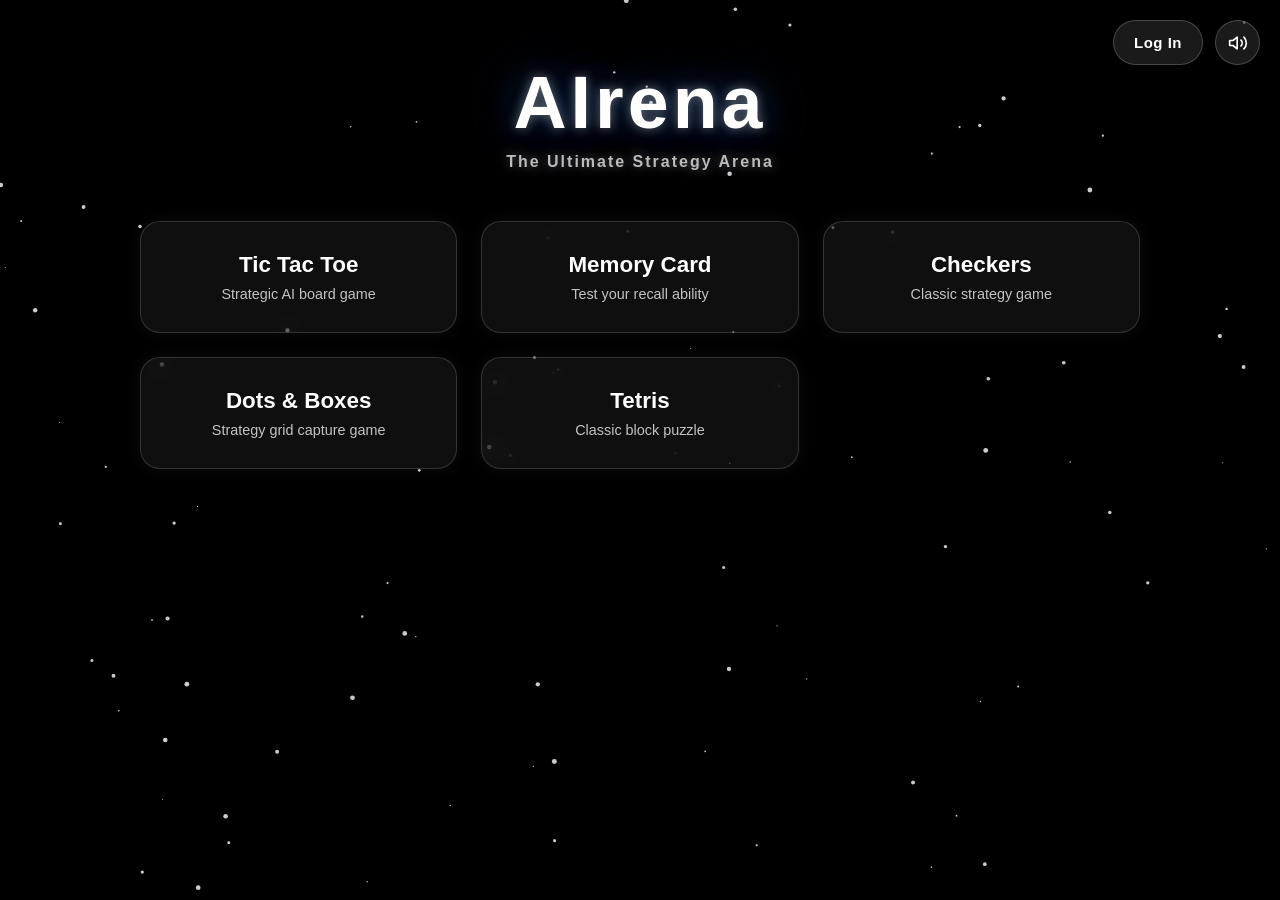
==== index.html @ 2d4f0440 "Add files via upload" ====
<!doctype html>
<html lang="en">
<head>
  <meta charset="UTF-8">
  <meta name="viewport" content="width=device-width, initial-scale=1.0, maximum-scale=1.0, user-scalable=no">
  <title>AIrena</title>
  <link rel="icon" type="image/png" href="AIrenaLogo.png">
  <link rel="stylesheet" href="AIrena.css">
</head>
<body class="page-enter">

  <div id="loader" class="loader-overlay">
    <div class="hub-loader">
      <div class="hl-box blue"></div>
      <div class="hl-box green"></div>
      <div class="hl-box red"></div>
      <div class="hl-box violet"></div>
    </div>
  </div>

  <audio id="bgMusic" loop preload="auto" autoplay>
    <source src="AIrean.mp3" type="audio/mpeg">
  </audio>
  
  <div class="top-actions">
    <button id="loginBtn" onclick="openLogin()" class="login-btn">Log In</button>
    
    <button id="muteBtn" onclick="toggleMusic()" class="mute-btn">
      <svg class="icon-unmuted" viewBox="0 0 24 24" fill="none" stroke="currentColor" stroke-width="2" stroke-linecap="round" stroke-linejoin="round">
        <polygon points="11 5 6 9 2 9 2 15 6 15 11 19 11 5"></polygon>
        <path d="M19.07 4.93a10 10 0 0 1 0 14.14M15.54 8.46a5 5 0 0 1 0 7.07"></path>
      </svg>
      <svg class="icon-muted" viewBox="0 0 24 24" fill="none" stroke="currentColor" stroke-width="2" stroke-linecap="round" stroke-linejoin="round">
        <polygon points="11 5 6 9 2 9 2 15 6 15 11 19 11 5"></polygon>
        <line x1="23" y1="9" x2="17" y2="15"></line>
        <line x1="17" y1="9" x2="23" y2="15"></line>
      </svg>
    </button>
  </div>

  <div class="glow"></div>
  <canvas id="particles"></canvas>

  <div class="container">
    <h1 class="title">
      AIrena
      <span class="subtitle">The Ultimate Strategy Arena</span>
    </h1>

    <div class="games">
      <div class="card blue" onclick="opentictactoe()">
        <h2>Tic Tac Toe</h2>
        <p>Strategic AI board game</p>
      </div>
      <div class="card green" onclick="openMemory()">
        <h2>Memory Card</h2>
        <p>Test your recall ability</p>
      </div>
      <div class="card red" onclick="openCheckers()">
        <h2>Checkers</h2>
        <p>Classic strategy game</p>
      </div>
      <div class="card violet" onclick="openDots()">
        <h2>Dots & Boxes</h2>
        <p>Strategy grid capture game</p>
      </div>
      <div class="card yellow" onclick="openTetris()">
        <h2>Tetris</h2>
        <p>Classic block puzzle</p>
      </div>
    </div>
  </div>

  <script src="AIrena.js"></script>
  <div id="transition"></div>
</body>
</html>
---- AIrena.css ----
@font-face {
  font-family: "GodOfWar";
  src: url("GodOfWar.ttf");
}

* {
  margin: 0;
  padding: 0;
  box-sizing: border-box;
  font-family: Segoe UI, sans-serif;
}

body {
  min-height: 100vh;
  background: #000000;
  overflow-x: hidden;
  color: white;
}

/* ===== CUSTOM HUB LOADER ===== */
.loader-overlay {
  position: fixed;
  inset: 0;
  background: #000000;
  z-index: 99999999;
  display: flex;
  align-items: center;
  justify-content: center;
  transition: opacity 0.5s ease, visibility 0.5s ease;
}
.loader-overlay.fade-out {
  opacity: 0;
  visibility: hidden;
}

.hub-loader {
  display: grid;
  grid-template-columns: 1fr 1fr;
  gap: 12px;
  animation: spinHub 2.5s cubic-bezier(0.4, 0, 0.2, 1) infinite;
}

.hl-box {
  width: 25px;
  height: 25px;
  border-radius: 6px;
  animation: pulseHub 1s ease-in-out infinite alternate;
}

.hl-box.blue { background: #00e5ff; box-shadow: 0 0 15px #00e5ff; }
.hl-box.green { background: #22c55e; box-shadow: 0 0 15px #22c55e; animation-delay: 0.25s; }
.hl-box.red { background: #ff3a3a; box-shadow: 0 0 15px #ff3a3a; animation-delay: 0.75s; }
.hl-box.violet { background: #a855f7; box-shadow: 0 0 15px #a855f7; animation-delay: 0.5s; }

@keyframes spinHub {
  0% { transform: rotate(0deg); }
  100% { transform: rotate(360deg); }
}

@keyframes pulseHub {
  0% { transform: scale(1); opacity: 1; }
  100% { transform: scale(0.6); opacity: 0.4; }
}

canvas {
  position: fixed;
  inset: 0;
  z-index: 0;
}

.container {
  position: relative;
  z-index: 2;
  max-width: 1200px;
  margin: 0 auto;
  padding: 60px 20px;
  text-align: center;
}

.title {
  font-family: "GodOfWar", Segoe UI, sans-serif;
  font-size: clamp(2.5rem, 8vw, 4.6rem);
  letter-spacing: 4px;
  margin-bottom: 50px;
  color: white;
  text-shadow: 0 0 12px rgba(255,255,255,.4), 0 0 40px rgba(0,140,255,.35), 0 0 80px rgba(150,0,255,.25);
}

.subtitle {
  display: block;
  font-size: 1rem;
  letter-spacing: 2px;
  margin-top: 8px;
  color: #bbb;
}

.games {
  display: grid;
  grid-template-columns: repeat(auto-fit, minmax(250px, 1fr));
  gap: 24px;
  max-width: 1000px;
  margin: 0 auto;
}

.card {
  padding: 30px 20px;
  border-radius: 20px;
  cursor: pointer;
  background: rgba(255,255,255,.06);
  border: 1px solid rgba(255,255,255,.15);
  backdrop-filter: blur(12px);
  transition: 0.35s;
  box-shadow: 0 0 18px rgba(255,255,255,.05);
  touch-action: manipulation;
}

.card h2 { font-size: 1.4rem; margin-bottom: 8px; }
.card p { opacity: 0.75; font-size: 0.9rem; }

/* Desktop hover effect */
@media (hover: hover) {
  .card:hover {
    transform: translateY(-8px) scale(1.03);
    box-shadow: 0 0 30px rgba(255,255,255,.15);
  }
}

/* ===== TOP RIGHT NAVIGATION FLEXBOX ===== */
.top-actions {
  position: absolute;
  top: 20px;
  right: 20px;
  display: flex;
  align-items: center;
  gap: 12px;
  z-index: 100;
}

/* Mute Button */
.mute-btn {
  width: 45px;
  height: 45px;
  border-radius: 50%;
  background: rgba(255, 255, 255, 0.1);
  border: 1px solid rgba(255, 255, 255, 0.2);
  color: white;
  cursor: pointer;
  display: flex;
  align-items: center;
  justify-content: center;
  backdrop-filter: blur(10px);
  transition: 0.3s;
  box-shadow: 0 4px 15px rgba(0,0,0,0.3);
  padding: 0;
}

.mute-btn:hover { background: rgba(255, 255, 255, 0.2); transform: scale(1.1); }
.mute-btn:active { transform: scale(0.95); }

/* SVG Icon Styling inside Mute Button */
.mute-btn svg { width: 20px; height: 20px; transition: 0.2s; }
.icon-muted { display: none; }
.mute-btn.muted .icon-unmuted { display: none; }
.mute-btn.muted .icon-muted { display: block; stroke: #ff4a4a; }

/* Login Button - Restored to Theme Match */
.login-btn {
  padding: 0 20px;
  height: 45px;
  border-radius: 25px;
  background: rgba(255, 255, 255, 0.1); /* Frosted Glass */
  border: 1px solid rgba(255, 255, 255, 0.2);
  color: white;
  font-family: Segoe UI, sans-serif;
  font-weight: 600;
  font-size: 15px;
  letter-spacing: 0.5px;
  cursor: pointer;
  backdrop-filter: blur(10px);
  transition: 0.3s;
  box-shadow: 0 4px 15px rgba(0,0,0,0.3);
  display: flex;
  align-items: center;
  justify-content: center;
}

.login-btn:hover { 
  background: rgba(255, 255, 255, 0.2); 
  transform: translateY(-2px) scale(1.05); 
}
.login-btn:active { transform: scale(0.95); }

/* Responsive adjustments */
@media(max-width: 600px) {
  /* Added more top padding so the title doesn't bump into the top buttons */
  .container { padding: 85px 15px 40px 15px; } 
  .games { grid-template-columns: 1fr; gap: 16px; }
  .title { margin-bottom: 30px; font-size: 2.2rem; }
  
  /* Flexbox makes mobile alignment automatic */
  .top-actions { top: 15px; right: 15px; gap: 10px; }
  .mute-btn { width: 40px; height: 40px; }
  .mute-btn svg { width: 18px; height: 18px; }
  
  .login-btn { 
    height: 40px; 
    padding: 0 16px; 
    font-size: 13px; 
    border-radius: 20px; 
  }
}
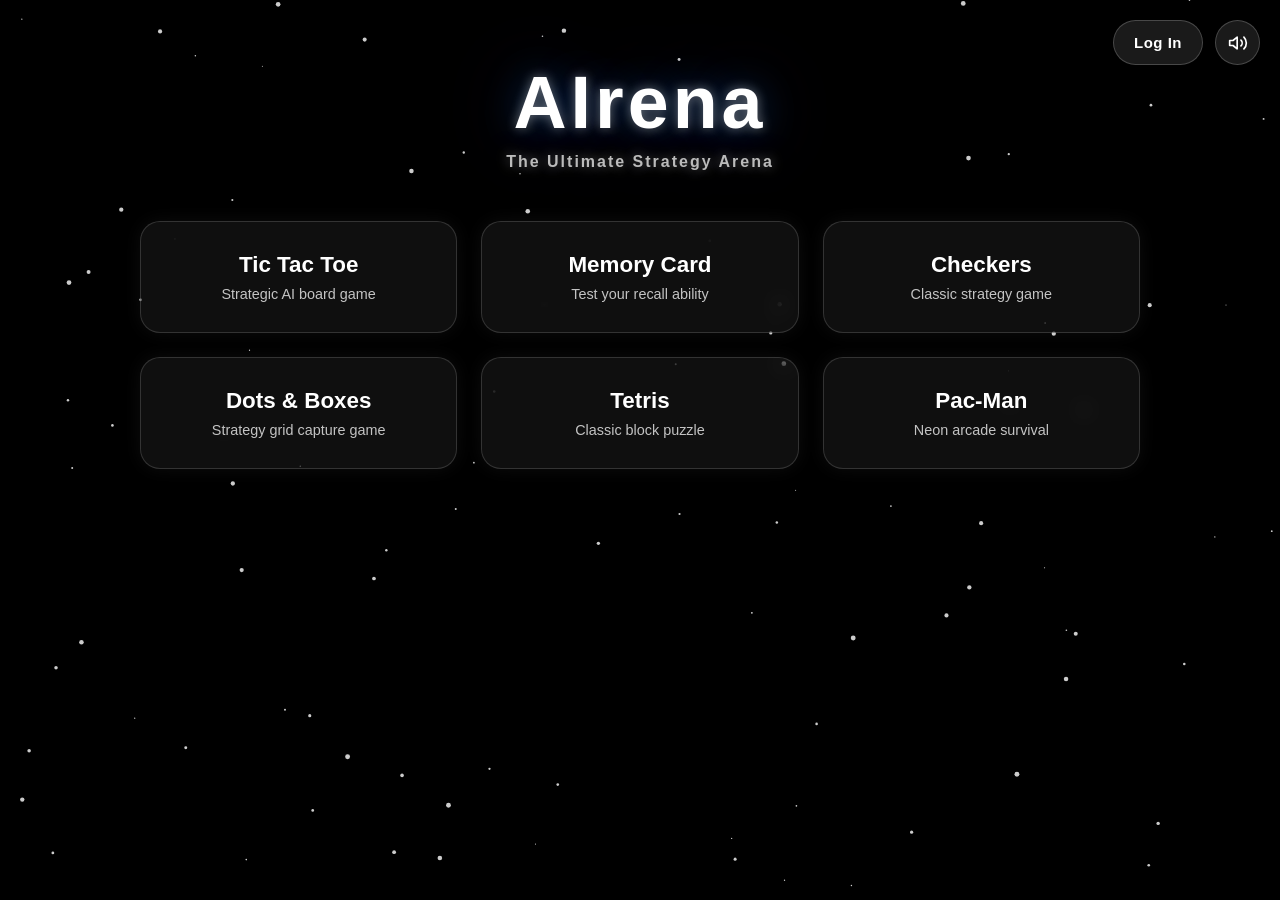
==== commit 40b30a7f: "Add files via upload" ====
--- a/index.html
+++ b/index.html
@@ -68,6 +68,10 @@
         <h2>Tetris</h2>
         <p>Classic block puzzle</p>
       </div>
+      <div class="card cyan" onclick="openPacman()">
+        <h2>Pac-Man</h2>
+        <p>Neon arcade survival</p>
+      </div>
     </div>
   </div>
 
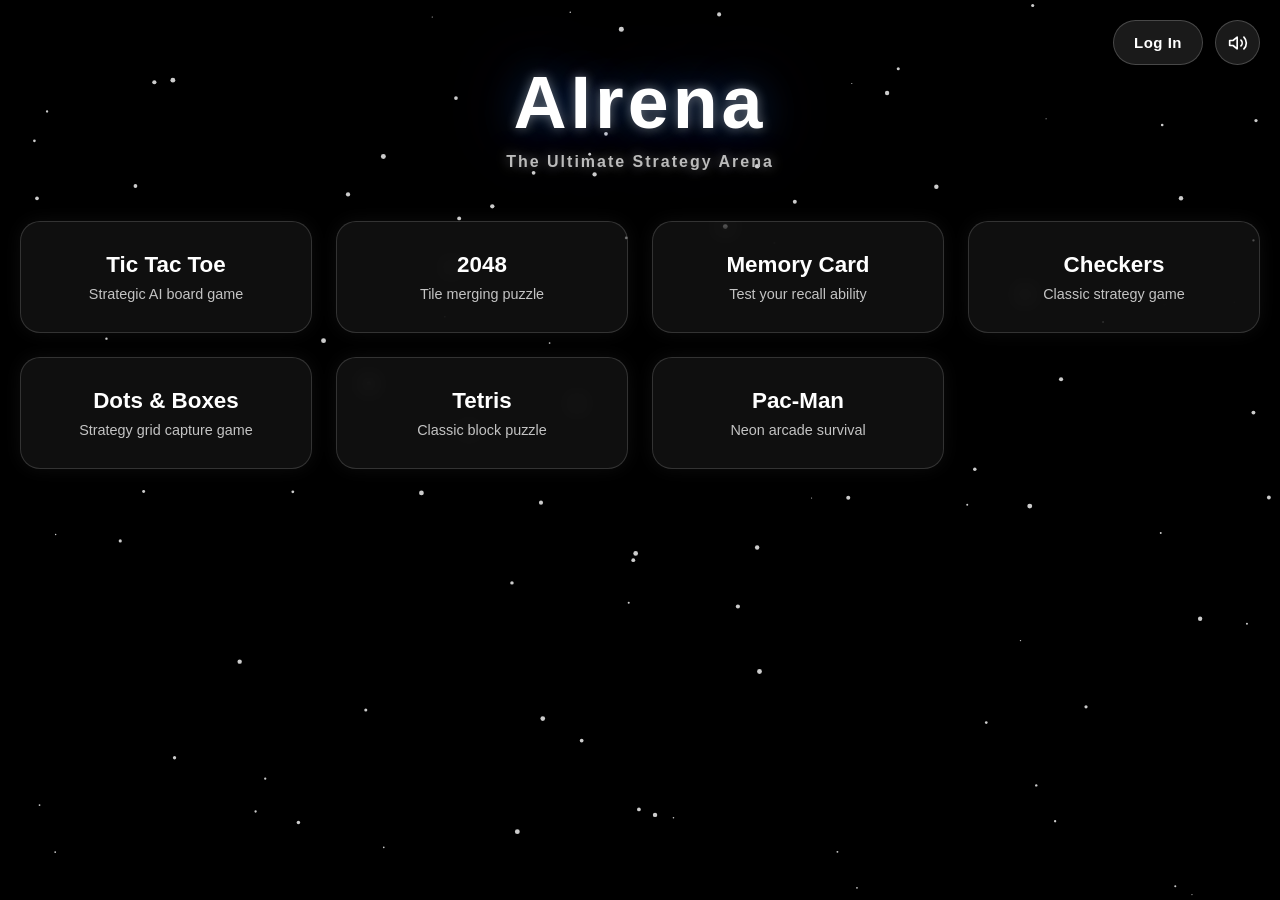
==== commit 6c4f0030: "Add files via upload" ====
--- a/index.html
+++ b/index.html
@@ -1,5 +1,6 @@
 <!doctype html>
 <html lang="en">
+
 <head>
   <meta charset="UTF-8">
   <meta name="viewport" content="width=device-width, initial-scale=1.0, maximum-scale=1.0, user-scalable=no">
@@ -7,6 +8,7 @@
   <link rel="icon" type="image/png" href="AIrenaLogo.png">
   <link rel="stylesheet" href="AIrena.css">
 </head>
+
 <body class="page-enter">
 
   <div id="loader" class="loader-overlay">
@@ -21,16 +23,18 @@
   <audio id="bgMusic" loop preload="auto" autoplay>
     <source src="AIrean.mp3" type="audio/mpeg">
   </audio>
-  
+
   <div class="top-actions">
     <button id="loginBtn" onclick="openLogin()" class="login-btn">Log In</button>
-    
+
     <button id="muteBtn" onclick="toggleMusic()" class="mute-btn">
-      <svg class="icon-unmuted" viewBox="0 0 24 24" fill="none" stroke="currentColor" stroke-width="2" stroke-linecap="round" stroke-linejoin="round">
+      <svg class="icon-unmuted" viewBox="0 0 24 24" fill="none" stroke="currentColor" stroke-width="2"
+        stroke-linecap="round" stroke-linejoin="round">
         <polygon points="11 5 6 9 2 9 2 15 6 15 11 19 11 5"></polygon>
         <path d="M19.07 4.93a10 10 0 0 1 0 14.14M15.54 8.46a5 5 0 0 1 0 7.07"></path>
       </svg>
-      <svg class="icon-muted" viewBox="0 0 24 24" fill="none" stroke="currentColor" stroke-width="2" stroke-linecap="round" stroke-linejoin="round">
+      <svg class="icon-muted" viewBox="0 0 24 24" fill="none" stroke="currentColor" stroke-width="2"
+        stroke-linecap="round" stroke-linejoin="round">
         <polygon points="11 5 6 9 2 9 2 15 6 15 11 19 11 5"></polygon>
         <line x1="23" y1="9" x2="17" y2="15"></line>
         <line x1="17" y1="9" x2="23" y2="15"></line>
@@ -51,6 +55,10 @@
       <div class="card blue" onclick="opentictactoe()">
         <h2>Tic Tac Toe</h2>
         <p>Strategic AI board game</p>
+      </div>
+      <div class="card lightgreen" onclick="open2048()">
+        <h2>2048</h2>
+        <p>Tile merging puzzle</p>
       </div>
       <div class="card green" onclick="openMemory()">
         <h2>Memory Card</h2>
@@ -78,4 +86,5 @@
   <script src="AIrena.js"></script>
   <div id="transition"></div>
 </body>
+
 </html>
--- a/AIrena.css
+++ b/AIrena.css
@@ -28,6 +28,7 @@
   justify-content: center;
   transition: opacity 0.5s ease, visibility 0.5s ease;
 }
+
 .loader-overlay.fade-out {
   opacity: 0;
   visibility: hidden;
@@ -47,19 +48,49 @@
   animation: pulseHub 1s ease-in-out infinite alternate;
 }
 
-.hl-box.blue { background: #00e5ff; box-shadow: 0 0 15px #00e5ff; }
-.hl-box.green { background: #22c55e; box-shadow: 0 0 15px #22c55e; animation-delay: 0.25s; }
-.hl-box.red { background: #ff3a3a; box-shadow: 0 0 15px #ff3a3a; animation-delay: 0.75s; }
-.hl-box.violet { background: #a855f7; box-shadow: 0 0 15px #a855f7; animation-delay: 0.5s; }
+.hl-box.blue {
+  background: #00e5ff;
+  box-shadow: 0 0 15px #00e5ff;
+}
+
+.hl-box.green {
+  background: #22c55e;
+  box-shadow: 0 0 15px #22c55e;
+  animation-delay: 0.25s;
+}
+
+.hl-box.red {
+  background: #ff3a3a;
+  box-shadow: 0 0 15px #ff3a3a;
+  animation-delay: 0.75s;
+}
+
+.hl-box.violet {
+  background: #a855f7;
+  box-shadow: 0 0 15px #a855f7;
+  animation-delay: 0.5s;
+}
 
 @keyframes spinHub {
-  0% { transform: rotate(0deg); }
-  100% { transform: rotate(360deg); }
+  0% {
+    transform: rotate(0deg);
+  }
+
+  100% {
+    transform: rotate(360deg);
+  }
 }
 
 @keyframes pulseHub {
-  0% { transform: scale(1); opacity: 1; }
-  100% { transform: scale(0.6); opacity: 0.4; }
+  0% {
+    transform: scale(1);
+    opacity: 1;
+  }
+
+  100% {
+    transform: scale(0.6);
+    opacity: 0.4;
+  }
 }
 
 canvas {
@@ -71,7 +102,7 @@
 .container {
   position: relative;
   z-index: 2;
-  max-width: 1200px;
+  max-width: 1400px;
   margin: 0 auto;
   padding: 60px 20px;
   text-align: center;
@@ -83,7 +114,7 @@
   letter-spacing: 4px;
   margin-bottom: 50px;
   color: white;
-  text-shadow: 0 0 12px rgba(255,255,255,.4), 0 0 40px rgba(0,140,255,.35), 0 0 80px rgba(150,0,255,.25);
+  text-shadow: 0 0 12px rgba(255, 255, 255, .4), 0 0 40px rgba(0, 140, 255, .35), 0 0 80px rgba(150, 0, 255, .25);
 }
 
 .subtitle {
@@ -94,34 +125,99 @@
   color: #bbb;
 }
 
+/* ===== EXPLICIT DEVICE GRID LAYOUT ===== */
 .games {
   display: grid;
-  grid-template-columns: repeat(auto-fit, minmax(250px, 1fr));
   gap: 24px;
-  max-width: 1000px;
   margin: 0 auto;
+  /* Mobile First: 1 Column */
+  grid-template-columns: 1fr;
+}
+
+/* Tablet: 2 Columns */
+@media (min-width: 600px) {
+  .games {
+    grid-template-columns: repeat(2, 1fr);
+  }
+}
+
+/* Desktop: 3 Columns */
+@media (min-width: 900px) {
+  .games {
+    grid-template-columns: repeat(3, 1fr);
+  }
+}
+
+/* Ultrawide: 4 Columns */
+@media (min-width: 1200px) {
+  .games {
+    grid-template-columns: repeat(4, 1fr);
+  }
 }
 
 .card {
   padding: 30px 20px;
   border-radius: 20px;
   cursor: pointer;
-  background: rgba(255,255,255,.06);
-  border: 1px solid rgba(255,255,255,.15);
+  background: rgba(255, 255, 255, .06);
+  border: 1px solid rgba(255, 255, 255, .15);
   backdrop-filter: blur(12px);
   transition: 0.35s;
-  box-shadow: 0 0 18px rgba(255,255,255,.05);
+  box-shadow: 0 0 18px rgba(255, 255, 255, .05);
   touch-action: manipulation;
 }
 
-.card h2 { font-size: 1.4rem; margin-bottom: 8px; }
-.card p { opacity: 0.75; font-size: 0.9rem; }
+.card h2 {
+  font-size: 1.4rem;
+  margin-bottom: 8px;
+}
+
+.card p {
+  opacity: 0.75;
+  font-size: 0.9rem;
+}
 
 /* Desktop hover effect */
 @media (hover: hover) {
   .card:hover {
     transform: translateY(-8px) scale(1.03);
-    box-shadow: 0 0 30px rgba(255,255,255,.15);
+    box-shadow: 0 0 30px rgba(255, 255, 255, .15);
+  }
+
+  /* Thematic Glows based on card classes */
+  .card.blue:hover {
+    border-color: #00e5ff;
+    box-shadow: 0 0 20px rgba(0, 229, 255, 0.4);
+  }
+
+  .card.green:hover {
+    border-color: #22c55e;
+    box-shadow: 0 0 20px rgba(34, 197, 94, 0.4);
+  }
+
+  .card.lightgreen:hover {
+    border-color: #a5d6a7;
+    box-shadow: 0 0 20px rgba(165, 214, 167, 0.4);
+  }
+
+  .card.red:hover {
+    border-color: #ff3a3a;
+    box-shadow: 0 0 20px rgba(255, 58, 58, 0.4);
+  }
+
+  .card.violet:hover {
+    border-color: #a855f7;
+    box-shadow: 0 0 20px rgba(168, 85, 247, 0.4);
+  }
+
+  .card.yellow:hover {
+    border-color: #facc15;
+    box-shadow: 0 0 20px rgba(250, 204, 21, 0.4);
+  }
+
+  .card.cyan:hover {
+    border-color: #06b6d4;
+    box-shadow: 0 0 20px rgba(6, 182, 212, 0.4);
   }
 }
 
@@ -150,25 +246,44 @@
   justify-content: center;
   backdrop-filter: blur(10px);
   transition: 0.3s;
-  box-shadow: 0 4px 15px rgba(0,0,0,0.3);
+  box-shadow: 0 4px 15px rgba(0, 0, 0, 0.3);
   padding: 0;
 }
 
-.mute-btn:hover { background: rgba(255, 255, 255, 0.2); transform: scale(1.1); }
-.mute-btn:active { transform: scale(0.95); }
-
-/* SVG Icon Styling inside Mute Button */
-.mute-btn svg { width: 20px; height: 20px; transition: 0.2s; }
-.icon-muted { display: none; }
-.mute-btn.muted .icon-unmuted { display: none; }
-.mute-btn.muted .icon-muted { display: block; stroke: #ff4a4a; }
-
-/* Login Button - Restored to Theme Match */
+.mute-btn:hover {
+  background: rgba(255, 255, 255, 0.2);
+  transform: scale(1.1);
+}
+
+.mute-btn:active {
+  transform: scale(0.95);
+}
+
+.mute-btn svg {
+  width: 20px;
+  height: 20px;
+  transition: 0.2s;
+}
+
+.icon-muted {
+  display: none;
+}
+
+.mute-btn.muted .icon-unmuted {
+  display: none;
+}
+
+.mute-btn.muted .icon-muted {
+  display: block;
+  stroke: #ff4a4a;
+}
+
+/* Login Button */
 .login-btn {
   padding: 0 20px;
   height: 45px;
   border-radius: 25px;
-  background: rgba(255, 255, 255, 0.1); /* Frosted Glass */
+  background: rgba(255, 255, 255, 0.1);
   border: 1px solid rgba(255, 255, 255, 0.2);
   color: white;
   font-family: Segoe UI, sans-serif;
@@ -178,34 +293,52 @@
   cursor: pointer;
   backdrop-filter: blur(10px);
   transition: 0.3s;
-  box-shadow: 0 4px 15px rgba(0,0,0,0.3);
+  box-shadow: 0 4px 15px rgba(0, 0, 0, 0.3);
   display: flex;
   align-items: center;
   justify-content: center;
 }
 
-.login-btn:hover { 
-  background: rgba(255, 255, 255, 0.2); 
-  transform: translateY(-2px) scale(1.05); 
-}
-.login-btn:active { transform: scale(0.95); }
+.login-btn:hover {
+  background: rgba(255, 255, 255, 0.2);
+  transform: translateY(-2px) scale(1.05);
+}
+
+.login-btn:active {
+  transform: scale(0.95);
+}
 
 /* Responsive adjustments */
 @media(max-width: 600px) {
-  /* Added more top padding so the title doesn't bump into the top buttons */
-  .container { padding: 85px 15px 40px 15px; } 
-  .games { grid-template-columns: 1fr; gap: 16px; }
-  .title { margin-bottom: 30px; font-size: 2.2rem; }
-  
-  /* Flexbox makes mobile alignment automatic */
-  .top-actions { top: 15px; right: 15px; gap: 10px; }
-  .mute-btn { width: 40px; height: 40px; }
-  .mute-btn svg { width: 18px; height: 18px; }
-  
-  .login-btn { 
-    height: 40px; 
-    padding: 0 16px; 
-    font-size: 13px; 
-    border-radius: 20px; 
+  .container {
+    padding: 85px 15px 40px 15px;
+  }
+
+  .title {
+    margin-bottom: 30px;
+    font-size: 2.2rem;
+  }
+
+  .top-actions {
+    top: 15px;
+    right: 15px;
+    gap: 10px;
+  }
+
+  .mute-btn {
+    width: 40px;
+    height: 40px;
+  }
+
+  .mute-btn svg {
+    width: 18px;
+    height: 18px;
+  }
+
+  .login-btn {
+    height: 40px;
+    padding: 0 16px;
+    font-size: 13px;
+    border-radius: 20px;
   }
 }
